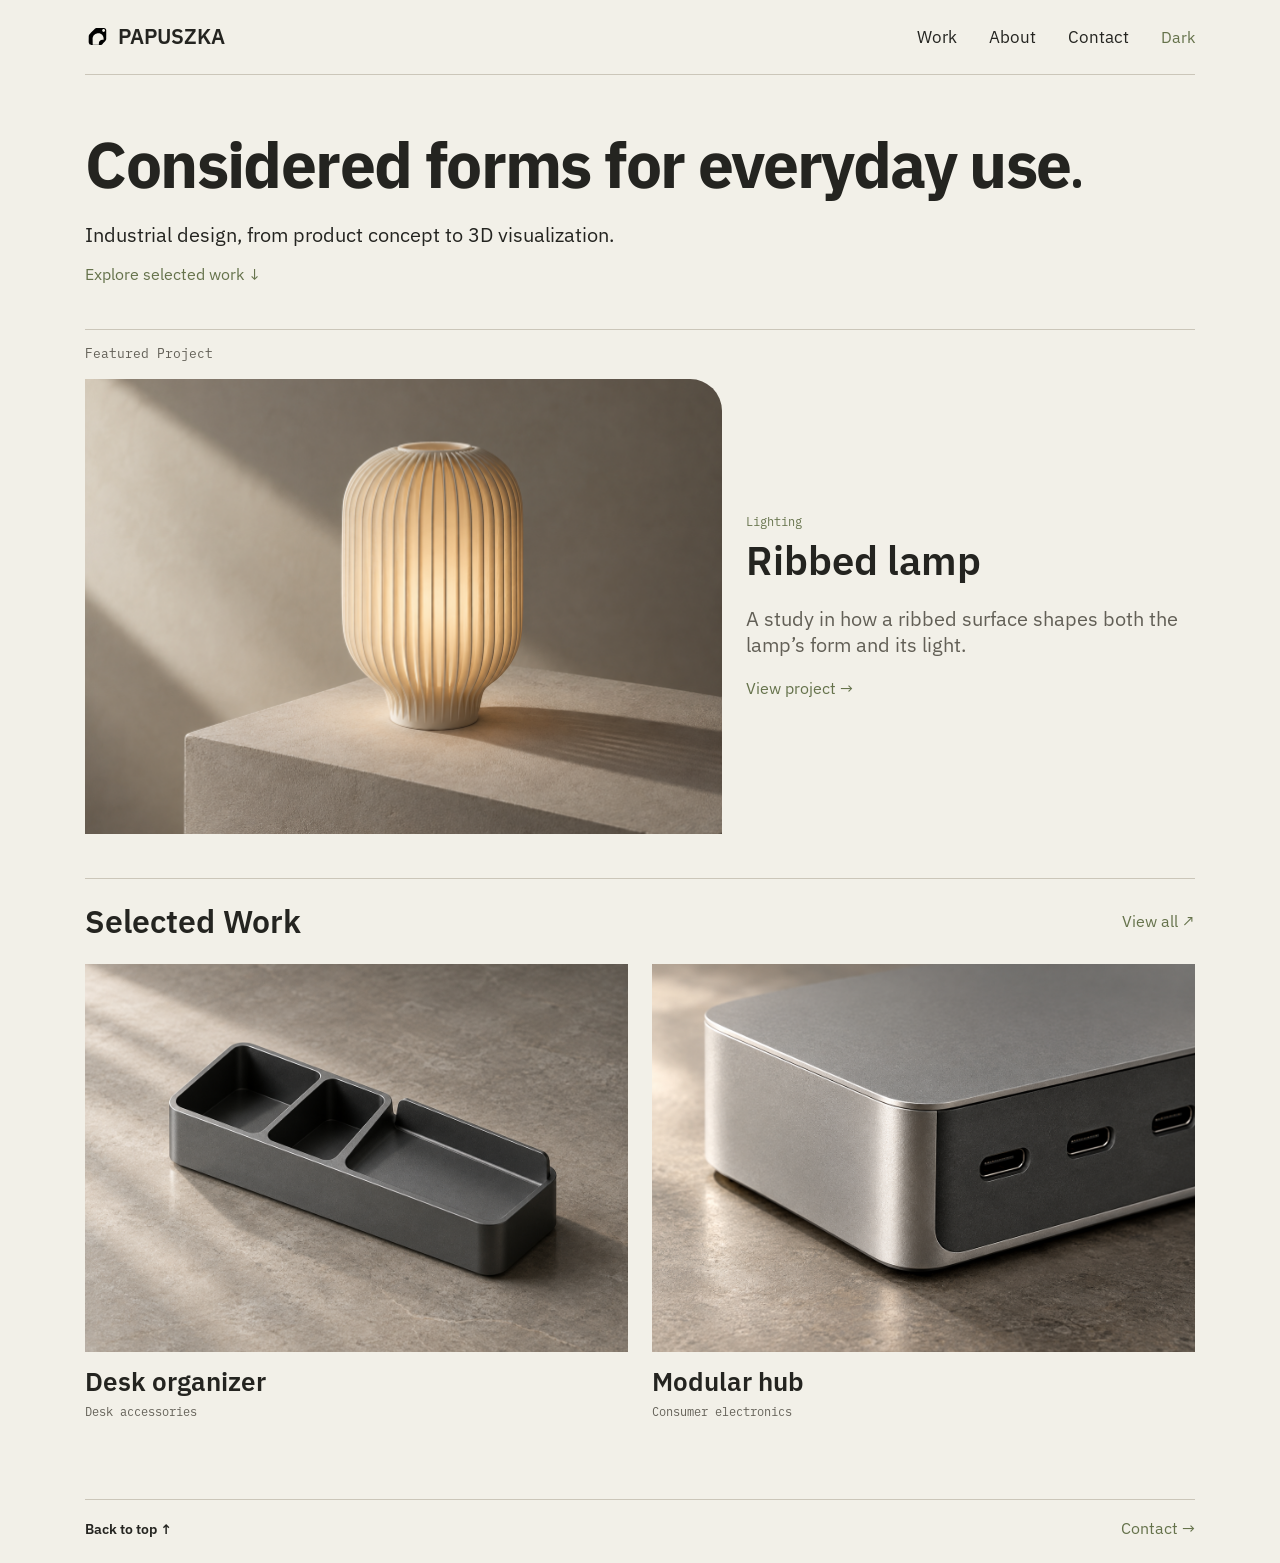
==== index.html @ cef07373 "Publish Home and Ribbed lamp prototype" ====
<!doctype html>
<html lang="en">
<head>
  <meta charset="utf-8">
  <meta name="viewport" content="width=device-width, initial-scale=1">
  <title>PAPUSZKA — Industrial Design</title>
  <link rel="icon" href="assets/symbol.svg">
  <link rel="preload" href="assets/plex-sans.ttf" as="font" type="font/ttf" crossorigin>
  <link rel="stylesheet" href="home.css">
  <script src="navigation.js" defer></script>
  <script src="home.js" defer></script>
</head>
<body id="top">
  <a class="skip" href="#main">Skip to content</a>
  <header>
    <div class="bar">
      <a class="brand" href="#top" aria-label="PAPUSZKA home"><img src="assets/symbol.svg" width="25" height="25" alt="">PAPUSZKA</a>
      <nav id="navigation" aria-label="Primary">
        <a href="#work">Work</a><span aria-disabled="true">About</span><span aria-disabled="true">Contact</span>
      </nav>
      <button id="theme" aria-label="Switch to dark theme">Dark</button>
      <button id="menu" aria-expanded="false" aria-controls="navigation">Menu</button>
    </div>
    <div class="progress" aria-hidden="true"></div>
  </header>
  <main id="main" tabindex="-1">
    <section class="manifesto" aria-labelledby="manifesto">
      <h1 id="manifesto" class="measured-title"><span>Considered</span> <span>forms</span> <span>for</span> <span>everyday</span> <span>use<b class="period"><i class="period-character">.</i><i class="radius-note" aria-hidden="true"></i></b></span><i class="dimension width-note" aria-hidden="true"></i><i class="dimension height-note" aria-hidden="true"></i></h1>
      <p>Industrial design, from product concept to 3D visualization.</p>
      <a href="#work">Explore selected work ↓</a>
    </section>
    <section class="feature" aria-labelledby="featured">
      <h2 class="label" id="featured">Featured Project</h2>
      <div class="feature-layout">
        <div class="work-image featured-image">
          <img class="render" src="assets/lamp.png" width="718" height="513" alt="Illuminated ribbed table lamp on a stone plinth.">
          <div class="frame-width" aria-hidden="true"><span></span></div>
          <span class="corner-radius" aria-hidden="true"><span></span></span>
          <div class="frame-height" aria-hidden="true"><span></span></div>
        </div>
        <div class="details">
          <div><p class="category">Lighting</p><h3>Ribbed lamp</h3></div>
          <p class="description">A study in how a ribbed surface shapes both the lamp’s form and its light.</p>
          <a class="action" href="ribbed-lamp.html">View project →</a>
        </div>
      </div>
    </section>
    <section id="work" tabindex="-1" aria-labelledby="selected">
      <div class="row"><h2 id="selected">Selected Work</h2><span class="action" aria-disabled="true">View all ↗</span></div>
      <div class="grid">
        <figure><div class="work-image"><img class="render" src="assets/organizer.png" width="612" height="437" alt="Illustrative render of the desk organizer."><div class="frame-width" aria-hidden="true"><span></span></div></div><figcaption><h3>Desk organizer</h3><p>Desk accessories</p></figcaption></figure>
        <figure><div class="work-image"><img class="render" src="assets/hub.png" width="612" height="437" alt="Illustrative render of the modular hub."><div class="frame-width" aria-hidden="true"><span></span></div></div><figcaption><h3>Modular hub</h3><p>Consumer electronics</p></figcaption></figure>
      </div>
    </section>
  </main>
  <footer class="row"><a href="#top">Back to top ↑</a><span class="action" aria-disabled="true">Contact →</span></footer>
</body>
</html>
---- home.css ----
@font-face {
  font-family: 'IBM Plex Sans';
  src: url('assets/plex-sans.ttf') format('truetype');
  font-weight: 100 700;
  font-display: swap;
}
@font-face {
  font-family: 'IBM Plex Mono';
  src: url('assets/plex-mono.otf') format('opentype');
  font-weight: 400;
  font-display: swap;
}
:root {
  --page: #f2f0e8;
  --ink: #242420;
  --secondary: #625f56;
  --action: #65724b;
  --line: #cbc6b9;
  --gutter: clamp(24px, 6.667vw, 96px);
  --header: 74px;
  --mono: 'IBM Plex Mono', Menlo, monospace;
  color-scheme: light;
}
:root[data-theme='dark'] {
  --page: #242420;
  --ink: #f2f0e8;
  --secondary: #bcb8ab;
  --action: #a9b58c;
  --line: #514f46;
  color-scheme: dark;
}
* { box-sizing: border-box; }
html { background: var(--page); scroll-padding-top: calc(var(--header) + 12px); }
@media (prefers-reduced-motion: no-preference) { html { scroll-behavior: smooth; } }
body { margin: auto; max-width: 1440px; padding: 0 var(--gutter); color: var(--ink); font: 400 1rem/1.3 'IBM Plex Sans', sans-serif; }
h1, h2, h3, p, figure { margin: 0; }
h2, h3 { font-weight: 600; }
button, a, .action { color: var(--action); }
button { font: inherit; background: none; border: 0; padding: 0; cursor: pointer; }
a { text-decoration: none; }
a:hover, button:hover { text-decoration: underline; text-underline-offset: .2em; }
:focus-visible { outline: 2px solid var(--action); outline-offset: 4px; }
.skip { position: fixed; top: 8px; left: var(--gutter); padding: 10px; background: var(--page); z-index: 5; transform: translateY(-160%); }
.skip:focus { transform: none; }
header { position: sticky; top: 0; z-index: 2; background: var(--page); border-bottom: 1px solid var(--line); }
.bar, nav, .brand, .row { display: flex; align-items: center; }
.bar { min-height: var(--header); gap: 32px; }
.brand { margin-right: auto; gap: 8px; font-size: 1.3125rem; font-weight: 600; color: var(--ink); }
[data-theme='dark'] .brand img { filter: invert(1); }
nav { gap: 32px; font-size: 1.0625rem; }
nav a, footer a { color: var(--ink); }
.bar a, .bar button { padding-block: 8px; }
#menu { display: none; }
.progress { position: absolute; height: 1px; inset: auto 0 -1px; background: var(--action); transform-origin: left; transform: scaleX(var(--progress, 0)); }
main { padding: 56px 0 80px; display: grid; gap: 44px; }
.manifesto, .details { display: grid; justify-items: start; gap: 16px; }
h1 { font-size: clamp(2.5rem, 5vw, 4.5rem); letter-spacing: -.025em; line-height: 1.05; }
.manifesto p, .description { font-size: 1.25rem; }
.measured-title { position: relative; }
.period {
  display: inline-block;
  position: relative;
  width: .135em;
  height: .135em;
  margin-left: .035em;
  border-radius: 50%;
  background: var(--ink);
  color: transparent;
  line-height: 0;
  vertical-align: baseline;
}
.period-character { position: absolute; inset: 0; overflow: hidden; }
.dimension, .radius-note { display: none; }
@media (prefers-reduced-motion: no-preference) {
  .measured-title { margin-bottom: 8px; }
  .dimension, .radius-note {
    position: absolute;
    display: block;
    pointer-events: none;
    user-select: none;
    color: var(--action);
    font: 400 11px/1 var(--mono);
    letter-spacing: 0;
    white-space: nowrap;
    animation: drafting-notes 4.6s both;
  }
  .width-note {
    inset: -13px 0 auto;
    height: 9px;
    border-inline: 1px solid;
    background: linear-gradient(currentColor, currentColor) left center / 100% 1px no-repeat;
    animation: drafting-notes 4.6s both, measure-width 900ms ease-out both;
  }
  @keyframes measure-width {
    from { background-size: 0 1px; }
    to { background-size: 100% 1px; }
  }
  .height-note {
    inset: 0 auto 0 -13px;
    width: 9px;
    border-block: 1px solid;
    background: linear-gradient(currentColor, currentColor) center / 1px 100% no-repeat;
  }
  .dimension::after {
    content: attr(data-value);
    position: absolute;
    top: 50%;
    left: 50%;
    padding: 1px 4px;
    background: var(--page);
    transform: translate(-50%, -50%);
  }
  .height-note::after { transform: translate(-50%, -50%) rotate(-90deg); }
  .radius-note {
    /* Leave a clear gap between the circle, leader and label. */
    right: calc(85% + 27px);
    top: calc(85% + 16px);
    padding: 1px 3px;
    background: var(--page);
    color: var(--ink);
    font-size: 12px;
  }
  .radius-note::before {
    content: "";
    position: absolute;
    left: calc(100% + 3px);
    bottom: 50%;
    width: 22px;
    height: 22px;
    background: linear-gradient(135deg, transparent 47%, var(--action) 48% 52%, transparent 53%);
  }
  .radius-note::after { content: attr(data-value); }
  @keyframes drafting-notes {
    0% { opacity: 0; }
    20%, 84% { opacity: 1; }
    100% { opacity: 0; }
  }
  .measured-title span {
    display: inline-block;
    --entry-y: -.12em;
    animation: align-word 1100ms cubic-bezier(.2,.75,.2,1) backwards;
  }
  .measured-title span:nth-child(2) { animation-delay: 65ms; }
  .measured-title span:nth-child(3) { animation-delay: 130ms; }
  .measured-title span:nth-child(4) { animation-delay: 195ms; }
  .measured-title span:nth-child(5) { animation-delay: 260ms; }
  @keyframes align-word {
    from { transform: translateY(var(--entry-y)); opacity: .4; }
    to { transform: translateY(0); opacity: 1; }
  }
}
.feature, #work, footer { border-top: 1px solid var(--line); }
.label { font: 400 .8125rem/1.3 var(--mono); color: var(--secondary); margin: 16px 0; }
.feature-layout { display: grid; grid-template-columns: 718fr 506fr; align-items: center; gap: 24px; }
.render { display: block; width: 100%; height: auto; aspect-ratio: 1.4; object-fit: cover; }
@media (prefers-reduced-motion: no-preference) {
  .feature-layout .render { object-position: center var(--lamp-position, 50%); }
}
.details { gap: 20px; }
.category, figcaption p { font: .75rem/1.3 var(--mono); }
.category { color: var(--action); margin-bottom: 5px; }
.details h3 { font-size: 2.5rem; }
.description { max-width: 470px; color: var(--secondary); }
.row { justify-content: space-between; gap: 12px; }
#work { padding-top: 22px; }
#selected { font-size: 2rem; }
.grid { display: grid; grid-template-columns: 1fr 1fr; gap: 24px; margin-top: 22px; }
.work-image { position: relative; }
.featured-image { --corner-radius: 32px; }
.featured-image .render { border-top-right-radius: var(--corner-radius); }
.frame-width, .frame-height, .corner-radius { display: none; }
@media (prefers-reduced-motion: no-preference) {
  .work-image :is(.frame-width, .frame-height) {
    opacity: 0;
    transition: opacity 180ms ease-out;
    display: flex;
    position: absolute;
    inset: -13px 0 auto;
    height: 8px;
    align-items: center;
    justify-content: center;
    border-inline: 1px solid var(--action);
    color: var(--action);
    font: 400 11px/1 var(--mono);
    pointer-events: none;
  }
  .corner-radius {
    display: block;
    position: absolute;
    left: calc(100% - var(--corner-radius));
    top: var(--corner-radius);
    width: calc(var(--corner-radius) + 39px);
    height: 0;
    transform: rotate(-45deg);
    transform-origin: left center;
    color: var(--ink);
    font: 400 11px/1 var(--mono);
    pointer-events: none;
    opacity: 0;
    transition: opacity 180ms ease-out;
  }
  .corner-radius::before {
    content: "";
    position: absolute;
    left: -2px;
    top: -2px;
    width: 4px;
    height: 4px;
    border-radius: 50%;
    background: currentColor;
    box-shadow: 0 0 0 1px var(--page);
  }
  .corner-radius::after {
    content: "";
    position: absolute;
    inset: 0 0 auto;
    height: 1px;
    background: currentColor;
    box-shadow: 0 1px var(--page);
    transform-origin: left;
  }
  .corner-radius span {
    position: absolute;
    left: calc(var(--corner-radius) + 6px);
    bottom: 3px;
    padding: 1px 2px;
    white-space: nowrap;
    background: var(--page);
  }
  .is-measured .corner-radius::after { animation: draw-frame .65s ease-out backwards; }
  .work-image.is-measured :is(.frame-width, .frame-height, .corner-radius) { opacity: var(--measure-opacity, 0); }
  .featured-image .frame-width { inset: auto 0 -12px; }
  .work-image .frame-height {
    writing-mode: vertical-lr;
    inset: 0 auto 0 -15px;
    width: 8px;
    height: auto;
  }
  .frame-height::before, .frame-height::after, .frame-width::before, .frame-width::after {
    content: "";
    flex: 1;
    height: 1px;
    background: currentColor;

    transform-origin: left;
  }
  .frame-width::after { transform-origin: right; }
  .frame-width span { padding-inline: 6px; }
  .frame-height::before, .frame-height::after {
    width: 1px;
    height: auto;

    transform-origin: top;
  }
  .frame-height::after { transform-origin: bottom; }
  .frame-height span { padding-inline: 6px; transform: rotate(180deg); }
  .is-measured .frame-width::before, .is-measured .frame-width::after { animation: draw-frame .65s ease-out backwards; }
  .is-measured .frame-height::before, .is-measured .frame-height::after { animation: draw-height .65s ease-out backwards; }
  @keyframes draw-height { from { transform: scaleY(0); } }
  @keyframes draw-frame { from { transform: scaleX(0); } }
}
figcaption { margin-top: 13px; }
figcaption h3 { font-size: 1.625rem; }
figcaption p { margin-top: 5px; color: var(--secondary); }
footer { padding: 18px 0 24px; }
footer a { font-weight: 600; font-size: .875rem; }
@media (max-width: 650px) {
  :root { --header: 62px; --gutter: 24px; }
  .brand { font-size: 1.0625rem; }
  .bar { display: grid; grid-template-columns: 1fr auto auto; grid-template-rows: var(--header); column-gap: 17px; row-gap: 0; }
  #menu { display: inline-block; }
  nav { display: none; grid-column: 1 / -1; grid-row: 2; padding: 20px 0 16px; border-top: 1px solid var(--line); flex-direction: column; align-items: start; gap: 20px; font-size: 1rem; color: var(--action); }
  nav a { color: inherit; }
  .bar nav a { padding-block: 0; }
  header.menu-open nav { display: flex; }
  main { padding: 34px 0 48px; gap: 32px; }
  h1 { font-size: 2.5rem; letter-spacing: -.0175em; }
  .manifesto, .details, .feature-layout { gap: 14px; }
  .manifesto p { font-size: 1.0625rem; }
  .feature-layout, .grid { grid-template-columns: 1fr; }
  .details h3 { font-size: 1.8125rem; }
  .description { font-size: 1rem; }
  .grid { gap: 32px; }
}
@media (prefers-reduced-motion: reduce) { .progress { display: none; } }
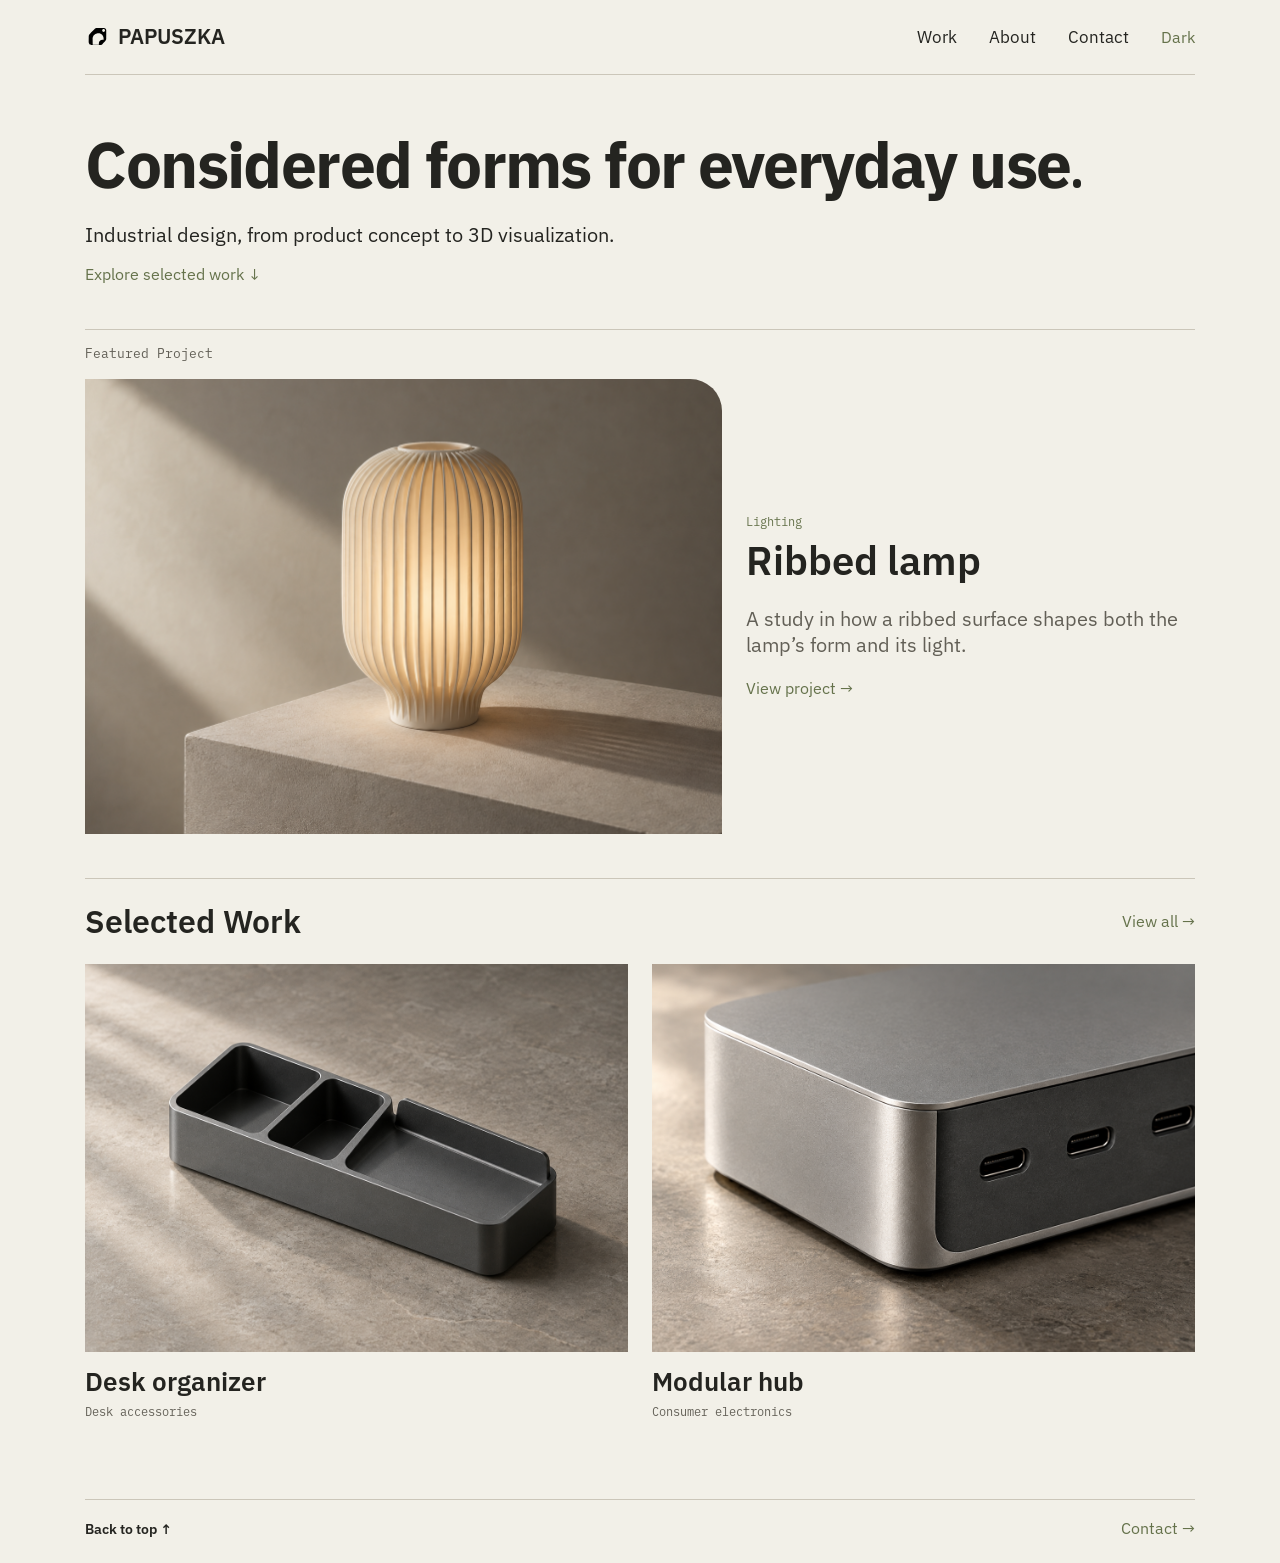
==== commit 38f53371: "Publish Work catalogue and linked project studies" ====
--- a/index.html
+++ b/index.html
@@ -16,7 +16,7 @@
     <div class="bar">
       <a class="brand" href="#top" aria-label="PAPUSZKA home"><img src="assets/symbol.svg" width="25" height="25" alt="">PAPUSZKA</a>
       <nav id="navigation" aria-label="Primary">
-        <a href="#work">Work</a><span aria-disabled="true">About</span><span aria-disabled="true">Contact</span>
+        <a href="work.html">Work</a><span aria-disabled="true">About</span><span aria-disabled="true">Contact</span>
       </nav>
       <button id="theme" aria-label="Switch to dark theme">Dark</button>
       <button id="menu" aria-expanded="false" aria-controls="navigation">Menu</button>
@@ -46,10 +46,10 @@
       </div>
     </section>
     <section id="work" tabindex="-1" aria-labelledby="selected">
-      <div class="row"><h2 id="selected">Selected Work</h2><span class="action" aria-disabled="true">View all ↗</span></div>
+      <div class="row"><h2 id="selected">Selected Work</h2><a class="action" href="work.html">View all →</a></div>
       <div class="grid">
-        <figure><div class="work-image"><img class="render" src="assets/organizer.png" width="612" height="437" alt="Illustrative render of the desk organizer."><div class="frame-width" aria-hidden="true"><span></span></div></div><figcaption><h3>Desk organizer</h3><p>Desk accessories</p></figcaption></figure>
-        <figure><div class="work-image"><img class="render" src="assets/hub.png" width="612" height="437" alt="Illustrative render of the modular hub."><div class="frame-width" aria-hidden="true"><span></span></div></div><figcaption><h3>Modular hub</h3><p>Consumer electronics</p></figcaption></figure>
+        <a class="selected-link" href="desk-organizer.html" aria-label="Desk organizer"><figure><div class="work-image"><img class="render" src="assets/organizer.png" width="612" height="437" alt="Illustrative render of the desk organizer."><div class="frame-width" aria-hidden="true"><span></span></div></div><figcaption><h3>Desk organizer</h3><p>Desk accessories</p></figcaption></figure></a>
+        <a class="selected-link" href="modular-hub.html" aria-label="Modular hub"><figure><div class="work-image"><img class="render" src="assets/hub.png" width="612" height="437" alt="Illustrative render of the modular hub."><div class="frame-width" aria-hidden="true"><span></span></div></div><figcaption><h3>Modular hub</h3><p>Consumer electronics</p></figcaption></figure></a>
       </div>
     </section>
   </main>
--- a/home.css
+++ b/home.css
@@ -283,3 +283,4 @@
   .grid { gap: 32px; }
 }
 @media (prefers-reduced-motion: reduce) { .progress { display: none; } }
+.selected-link { display: block; color: inherit; }
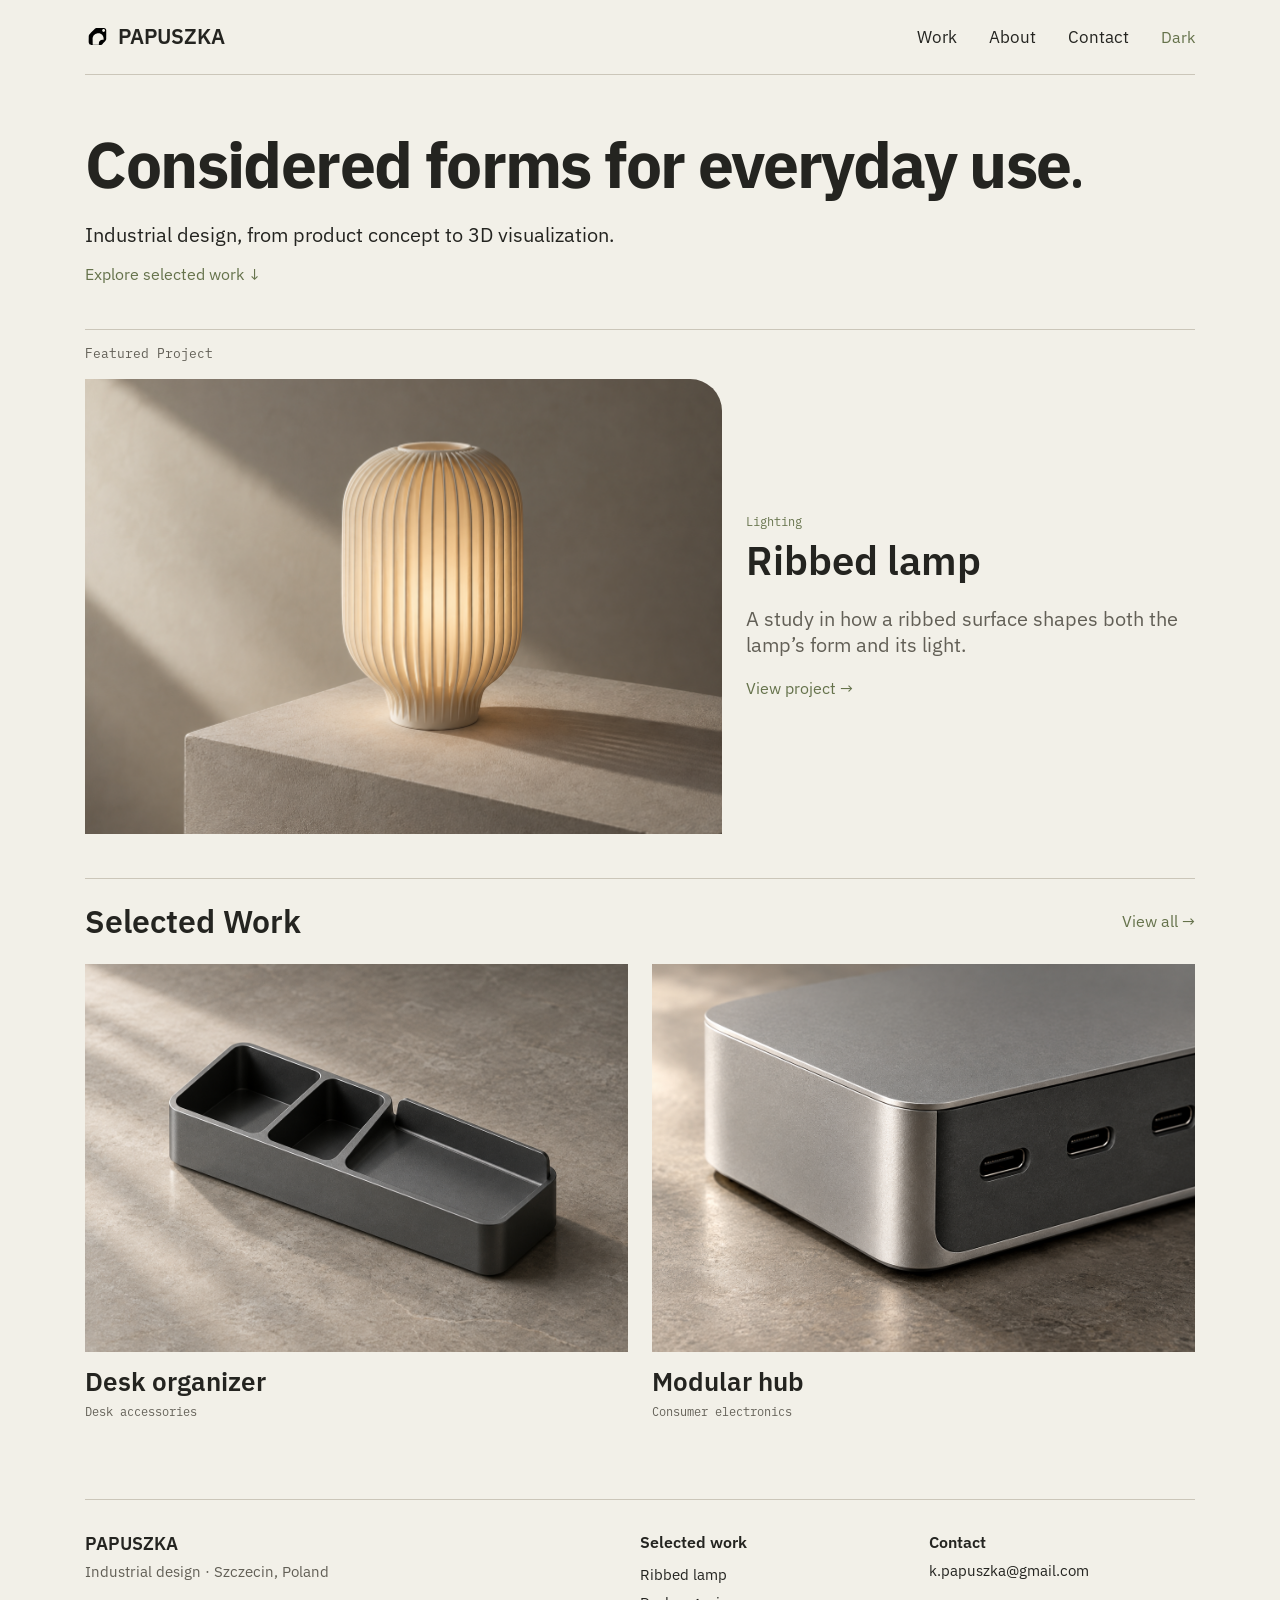
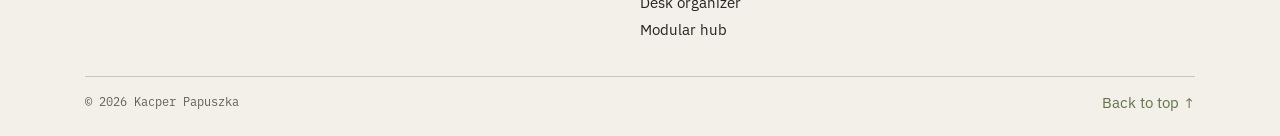
==== commit 5433a1da: "Publish About, portfolio CV and shared contact footer" ====
--- a/index.html
+++ b/index.html
@@ -16,7 +16,7 @@
     <div class="bar">
       <a class="brand" href="#top" aria-label="PAPUSZKA home"><img src="assets/symbol.svg" width="25" height="25" alt="">PAPUSZKA</a>
       <nav id="navigation" aria-label="Primary">
-        <a href="work.html">Work</a><span aria-disabled="true">About</span><span aria-disabled="true">Contact</span>
+        <a href="work.html">Work</a><a href="about.html">About</a><a href="mailto:k.papuszka@gmail.com">Contact</a>
       </nav>
       <button id="theme" aria-label="Switch to dark theme">Dark</button>
       <button id="menu" aria-expanded="false" aria-controls="navigation">Menu</button>
@@ -53,6 +53,29 @@
       </div>
     </section>
   </main>
-  <footer class="row"><a href="#top">Back to top ↑</a><span class="action" aria-disabled="true">Contact →</span></footer>
+  <footer class="site-footer">
+    <div class="footer-groups">
+      <div>
+        <a class="footer-wordmark" href="index.html">PAPUSZKA</a>
+        <p>Industrial design · Szczecin, Poland</p>
+      </div>
+      <div>
+        <h2><a href="work.html">Selected work</a></h2>
+        <ul>
+          <li><a href="ribbed-lamp.html">Ribbed lamp</a></li>
+          <li><a href="desk-organizer.html">Desk organizer</a></li>
+          <li><a href="modular-hub.html">Modular hub</a></li>
+        </ul>
+      </div>
+      <div>
+        <h2>Contact</h2>
+        <a href="mailto:k.papuszka@gmail.com">k.papuszka@gmail.com</a>
+      </div>
+    </div>
+    <div class="footer-base">
+      <small>© 2026 Kacper Papuszka</small>
+      <a href="#top">Back to top ↑</a>
+    </div>
+  </footer>
 </body>
 </html>
--- a/home.css
+++ b/home.css
@@ -262,8 +262,20 @@
 figcaption { margin-top: 13px; }
 figcaption h3 { font-size: 1.625rem; }
 figcaption p { margin-top: 5px; color: var(--secondary); }
-footer { padding: 18px 0 24px; }
-footer a { font-weight: 600; font-size: .875rem; }
+.site-footer { padding: 32px 0 24px; font-size: .9375rem; }
+.footer-groups { display: grid; grid-template-columns: 2fr repeat(2, minmax(0, 1fr)); gap: 24px; }
+.footer-wordmark { font-size: 1.125rem; font-weight: 600; }
+.footer-groups p { margin-top: 6px; color: var(--secondary); }
+.footer-groups h2 { font-size: 1rem; margin-bottom: 8px; }
+.footer-groups ul { list-style: none; margin: 0; padding: 0; }
+.footer-groups li a { display: inline-block; padding-block: 4px; }
+.footer-groups a { overflow-wrap: anywhere; }
+.footer-base { display: flex; flex-wrap: wrap; align-items: center; justify-content: space-between; gap: 12px; border-top: 1px solid var(--line); margin-top: 32px; padding-top: 16px; }
+.footer-base small { font: 400 .75rem/1.5 var(--mono); color: var(--secondary); }
+.footer-base a { color: var(--action); }
+@media (max-width: 650px) {
+  .footer-groups { grid-template-columns: 1fr; }
+}
 @media (max-width: 650px) {
   :root { --header: 62px; --gutter: 24px; }
   .brand { font-size: 1.0625rem; }
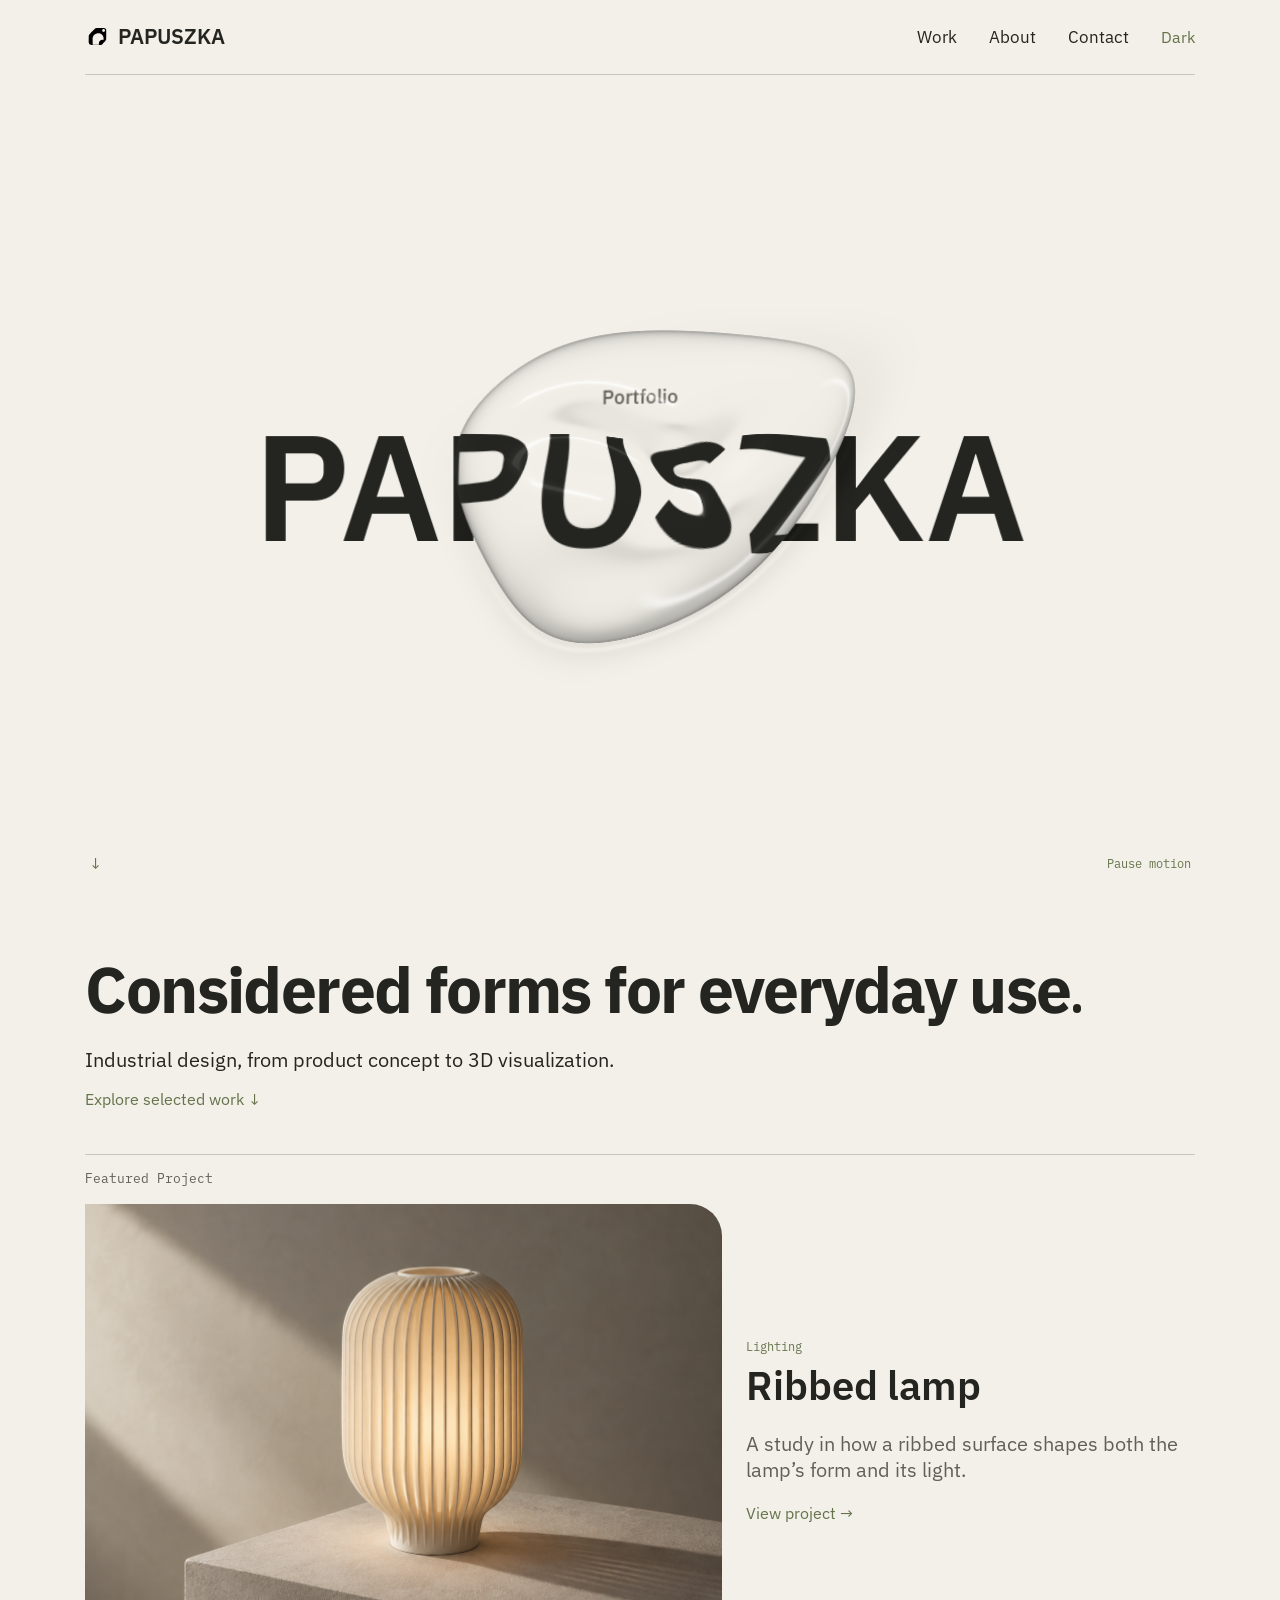
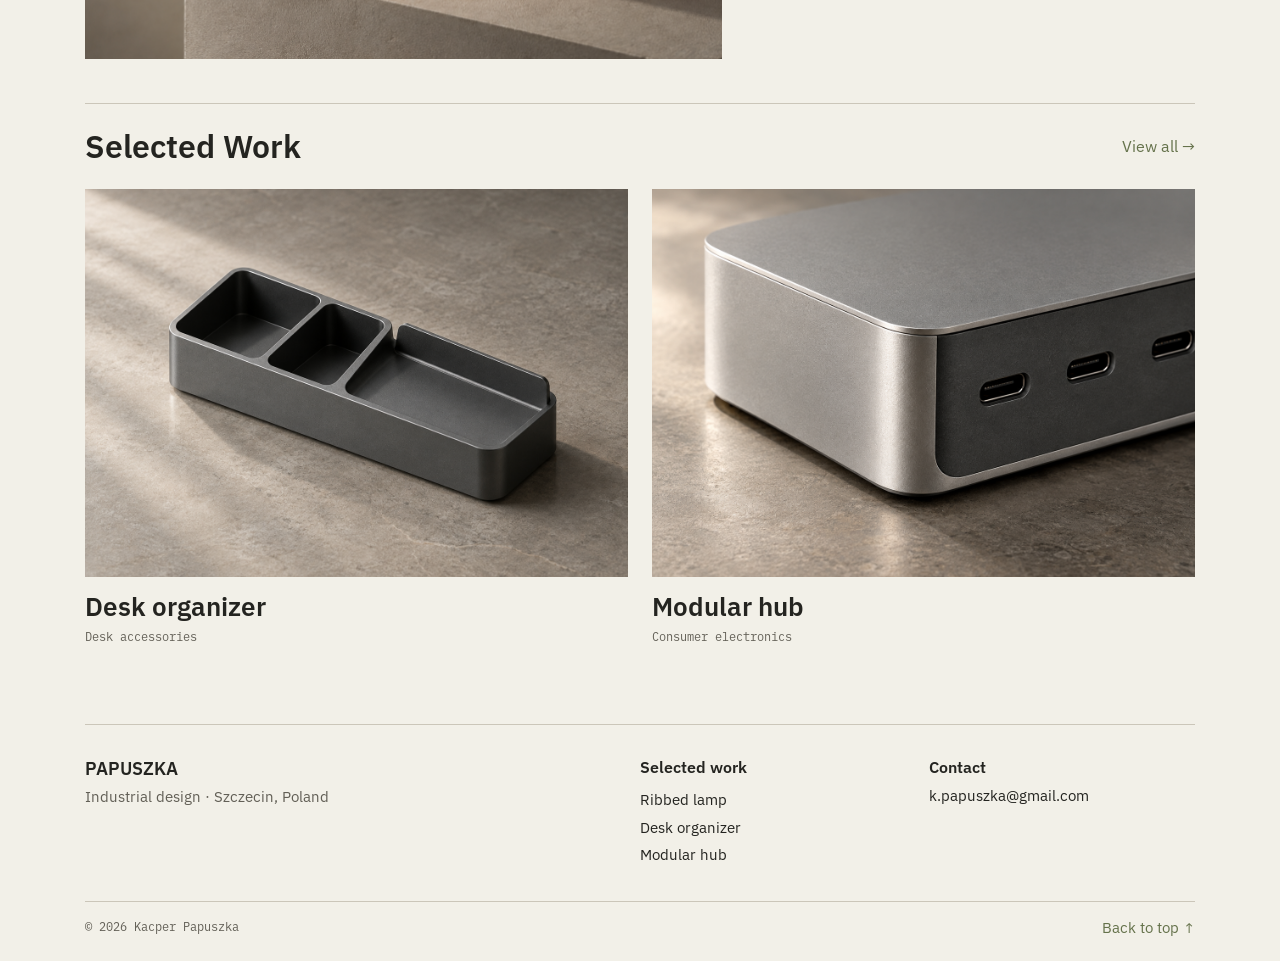
==== commit dab0b066: "Publish interactive water study on the portfolio home page" ====
--- a/index.html
+++ b/index.html
@@ -6,15 +6,16 @@
   <title>PAPUSZKA — Industrial Design</title>
   <link rel="icon" href="assets/symbol.svg">
   <link rel="preload" href="assets/plex-sans.ttf" as="font" type="font/ttf" crossorigin>
-  <link rel="stylesheet" href="home.css">
+  <link rel="stylesheet" href="home.css?v=hero-brand-2">
   <script src="navigation.js" defer></script>
-  <script src="home.js" defer></script>
+  <script src="home.js?v=hero-brand-2" defer></script>
+  <script src="water-study.js?v=portfolio-2" defer></script>
 </head>
 <body id="top">
   <a class="skip" href="#main">Skip to content</a>
   <header>
     <div class="bar">
-      <a class="brand" href="#top" aria-label="PAPUSZKA home"><img src="assets/symbol.svg" width="25" height="25" alt="">PAPUSZKA</a>
+      <a class="brand" href="#top" aria-label="PAPUSZKA home"><img src="assets/symbol.svg" width="25" height="25" alt=""><span class="home-brand-name">PAPUSZKA</span></a>
       <nav id="navigation" aria-label="Primary">
         <a href="work.html">Work</a><a href="about.html">About</a><a href="mailto:k.papuszka@gmail.com">Contact</a>
       </nav>
@@ -23,6 +24,14 @@
     </div>
     <div class="progress" aria-hidden="true"></div>
   </header>
+  <section class="water-study" aria-label="PAPUSZKA portfolio">
+    <span class="water-wordmark" aria-hidden="true"><small>Portfolio</small>PAPUSZKA</span>
+    <canvas aria-hidden="true"></canvas>
+    <div class="water-actions">
+      <a href="#main" aria-label="Scroll to portfolio">↓</a>
+      <button type="button" hidden>Pause motion</button>
+    </div>
+  </section>
   <main id="main" tabindex="-1">
     <section class="manifesto" aria-labelledby="manifesto">
       <h1 id="manifesto" class="measured-title"><span>Considered</span> <span>forms</span> <span>for</span> <span>everyday</span> <span>use<b class="period"><i class="period-character">.</i><i class="radius-note" aria-hidden="true"></i></b></span><i class="dimension width-note" aria-hidden="true"></i><i class="dimension height-note" aria-hidden="true"></i></h1>
--- a/home.css
+++ b/home.css
@@ -296,3 +296,33 @@
 }
 @media (prefers-reduced-motion: reduce) { .progress { display: none; } }
 .selected-link { display: block; color: inherit; }
+
+.page-intro { display: flex; align-items: center; justify-content: space-between; gap: 18px; }
+.page-note { margin: 0; color: var(--secondary); font: 400 .875rem/1.5 var(--mono); }
+@media (max-width: 650px) {
+  .page-intro { align-items: flex-start; flex-direction: column; gap: 8px; }
+}
+
+.water-study {
+  position: relative;
+  display: grid;
+  place-items: center;
+  height: calc(100vh - var(--header) - 1px);
+  height: calc(100svh - var(--header) - 1px);
+}
+.water-study canvas, .water-wordmark { grid-area: 1 / 1; }
+.water-study canvas { display: block; width: 100%; height: min(100%, 65svh); position: relative; }
+.water-wordmark small { position: absolute; bottom: calc(100% + .6em); left: 0; width: 100%; text-align: center; font-size: 1rem; font-weight: 500; color: var(--secondary); }
+.water-wordmark { position: relative; font-size: clamp(3rem, 11vw, 10rem); font-weight: 600; }
+.water-actions {
+  position: absolute;
+  inset: auto 0 max(16px, env(safe-area-inset-bottom));
+  display: flex;
+  justify-content: space-between;
+  align-items: center;
+}
+.water-actions a, .water-actions button { padding: 10px 4px; }
+.water-actions button { font: 400 .75rem/1.5 var(--mono); }
+.manifesto.waiting-for-view .measured-title :is(span, .dimension, .radius-note) { animation-play-state: paused; }
+
+.home-brand-name { opacity: var(--brand-opacity, 0); }
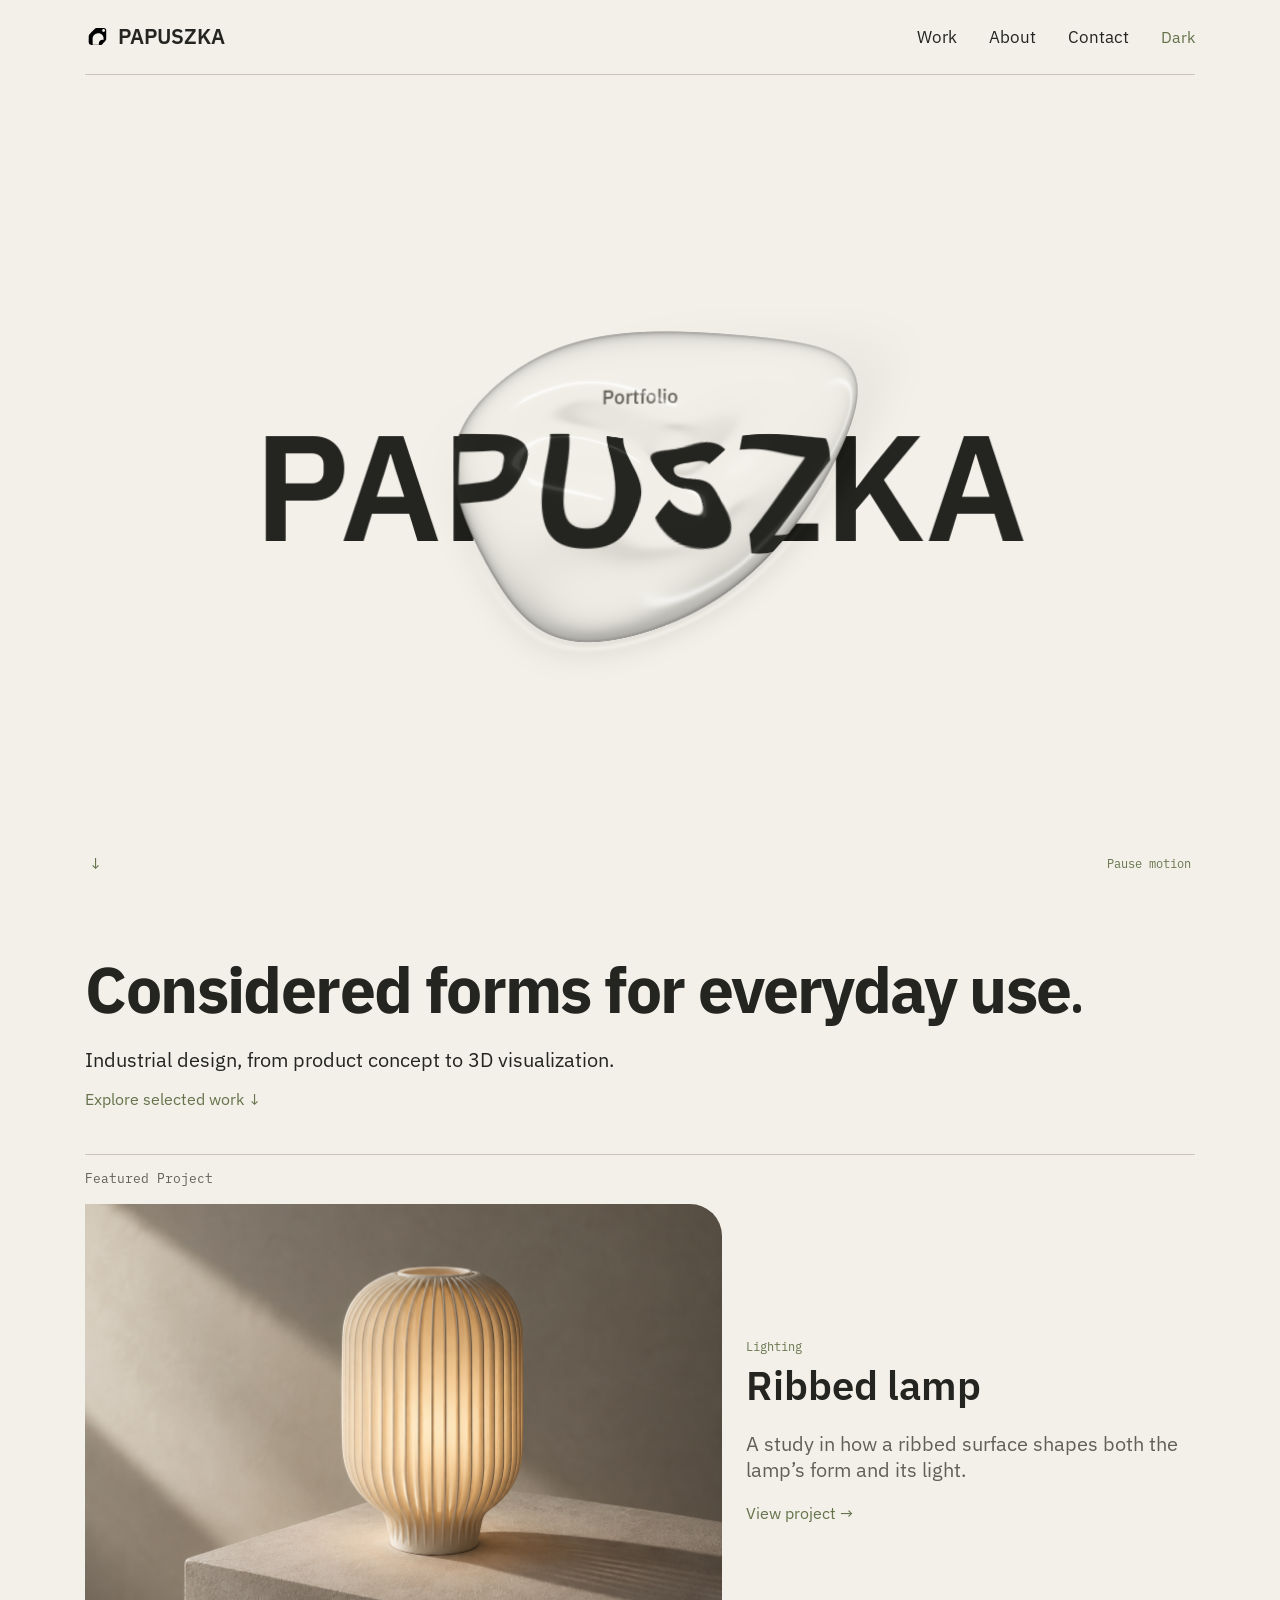
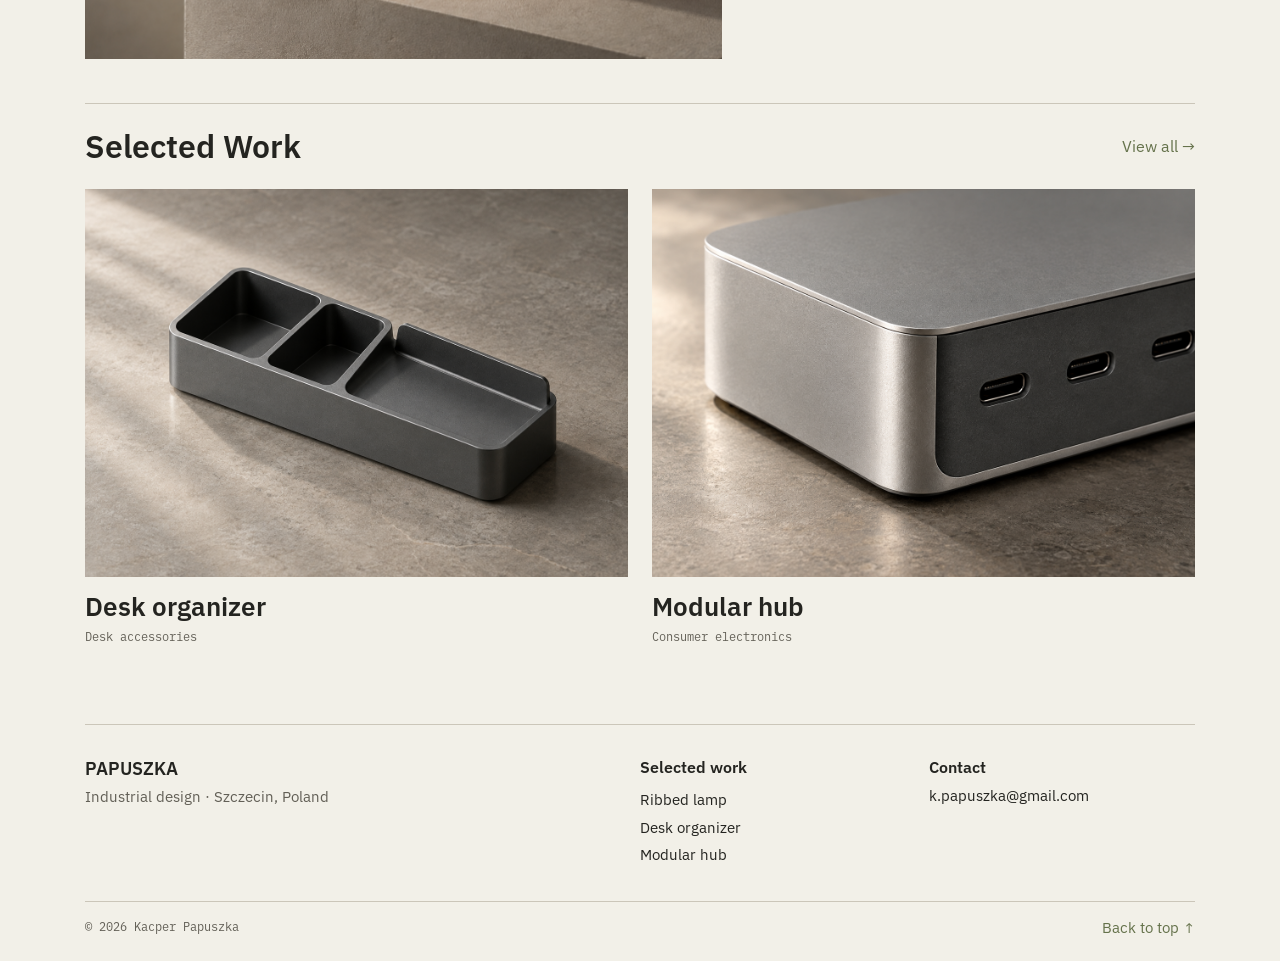
==== commit f5014ab0: "Add Contact page and connect portfolio navigation" ====
--- a/index.html
+++ b/index.html
@@ -17,7 +17,7 @@
     <div class="bar">
       <a class="brand" href="#top" aria-label="PAPUSZKA home"><img src="assets/symbol.svg" width="25" height="25" alt=""><span class="home-brand-name">PAPUSZKA</span></a>
       <nav id="navigation" aria-label="Primary">
-        <a href="work.html">Work</a><a href="about.html">About</a><a href="mailto:k.papuszka@gmail.com">Contact</a>
+        <a href="work.html">Work</a><a href="about.html">About</a><a href="contact.html">Contact</a>
       </nav>
       <button id="theme" aria-label="Switch to dark theme">Dark</button>
       <button id="menu" aria-expanded="false" aria-controls="navigation">Menu</button>
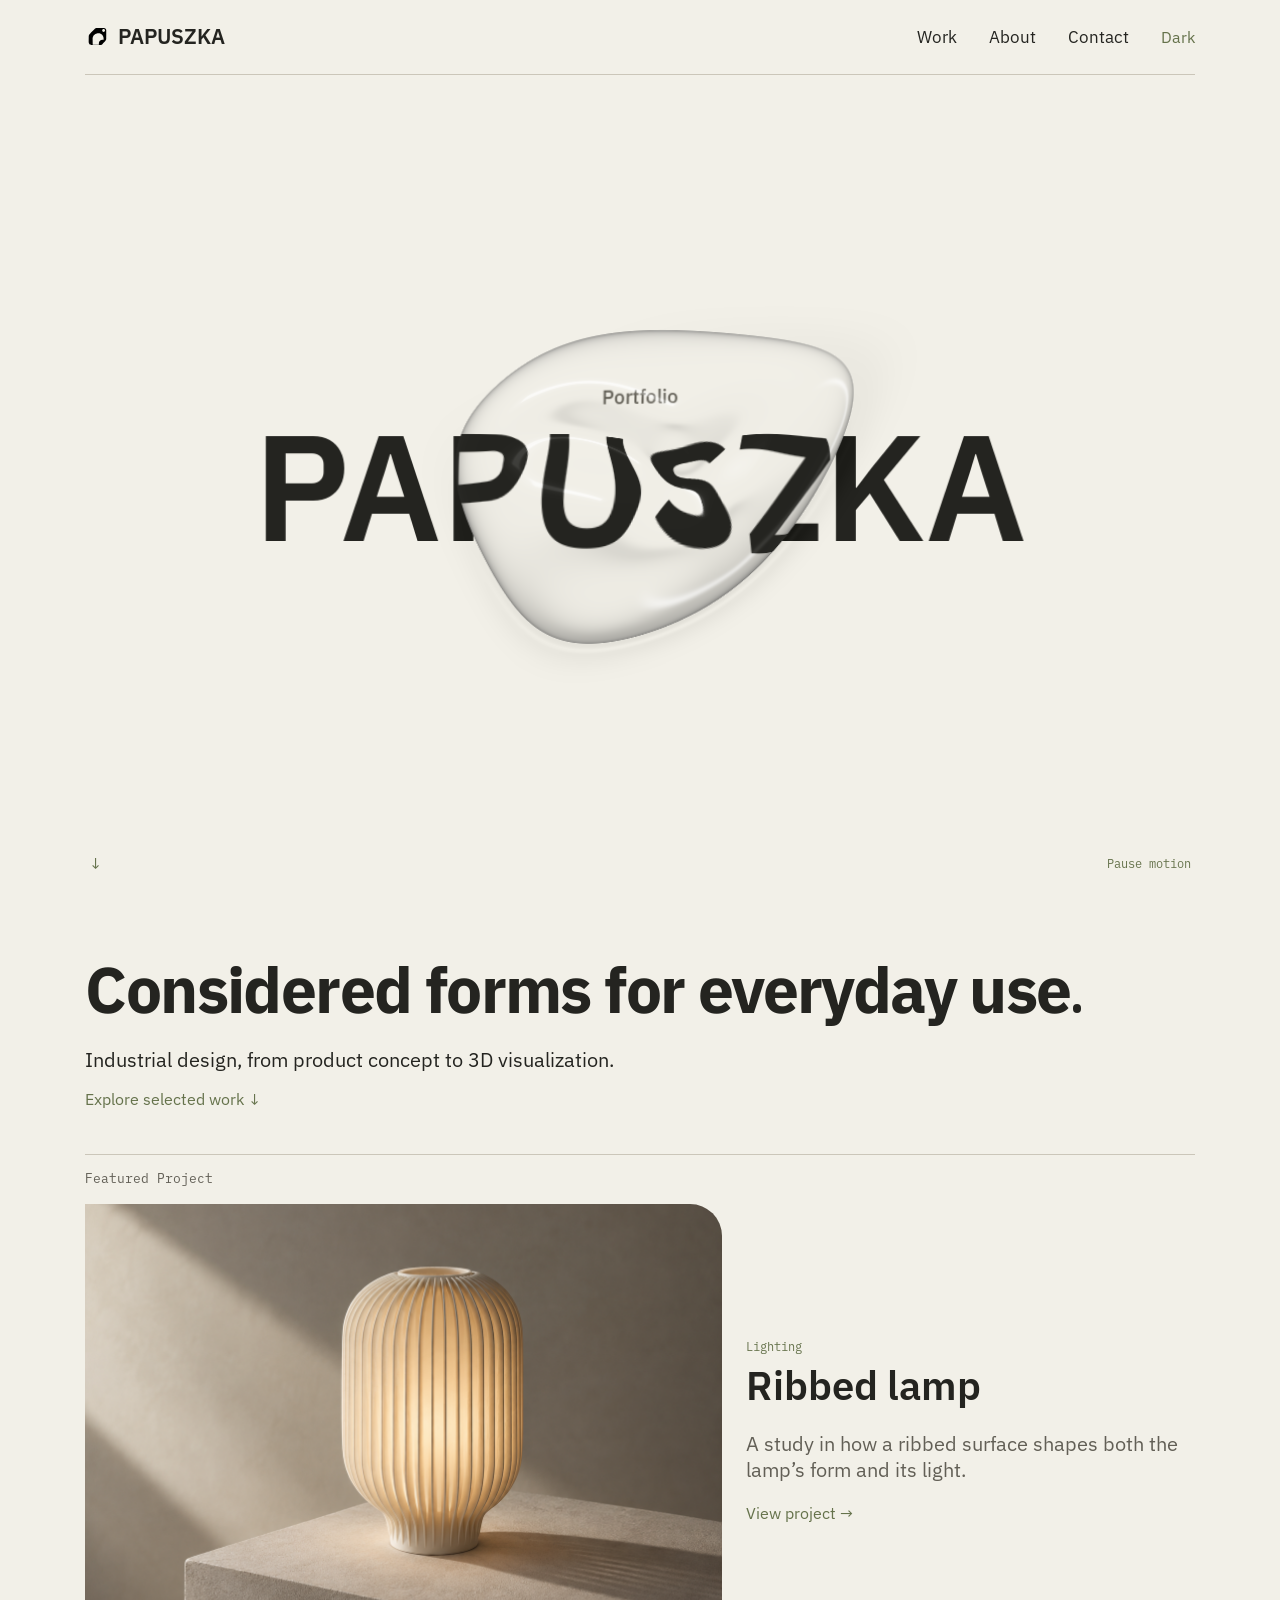
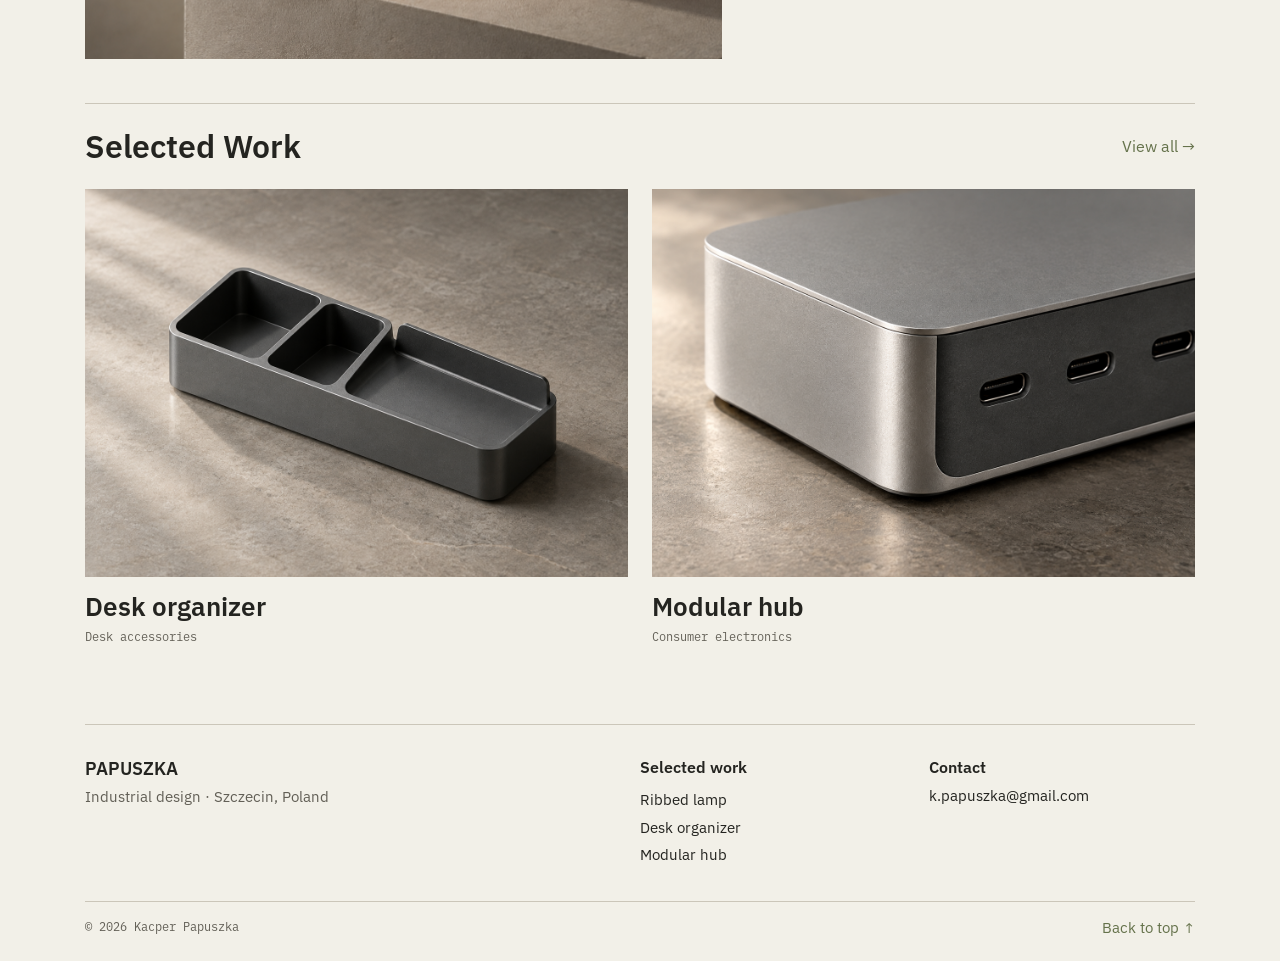
==== commit 48d6d4e7: "Add Amber lamp with gallery and interactive model, and synchronize Home intro" ====
--- a/index.html
+++ b/index.html
@@ -6,10 +6,10 @@
   <title>PAPUSZKA — Industrial Design</title>
   <link rel="icon" href="assets/symbol.svg">
   <link rel="preload" href="assets/plex-sans.ttf" as="font" type="font/ttf" crossorigin>
-  <link rel="stylesheet" href="home.css?v=hero-brand-2">
+  <link rel="stylesheet" href="home.css?v=water-entry-together">
   <script src="navigation.js" defer></script>
   <script src="home.js?v=hero-brand-2" defer></script>
-  <script src="water-study.js?v=portfolio-2" defer></script>
+  <script src="water-study.js?v=water-entry-together" defer></script>
 </head>
 <body id="top">
   <a class="skip" href="#main">Skip to content</a>
--- a/home.css
+++ b/home.css
@@ -326,3 +326,8 @@
 .manifesto.waiting-for-view .measured-title :is(span, .dimension, .radius-note) { animation-play-state: paused; }
 
 .home-brand-name { opacity: var(--brand-opacity, 0); }
+
+@media (prefers-reduced-motion: no-preference) {
+  .water-wordmark { animation: water-wordmark-entry 1200ms ease-in-out both; }
+  @keyframes water-wordmark-entry { from { opacity: 0; } to { opacity: 1; } }
+}
